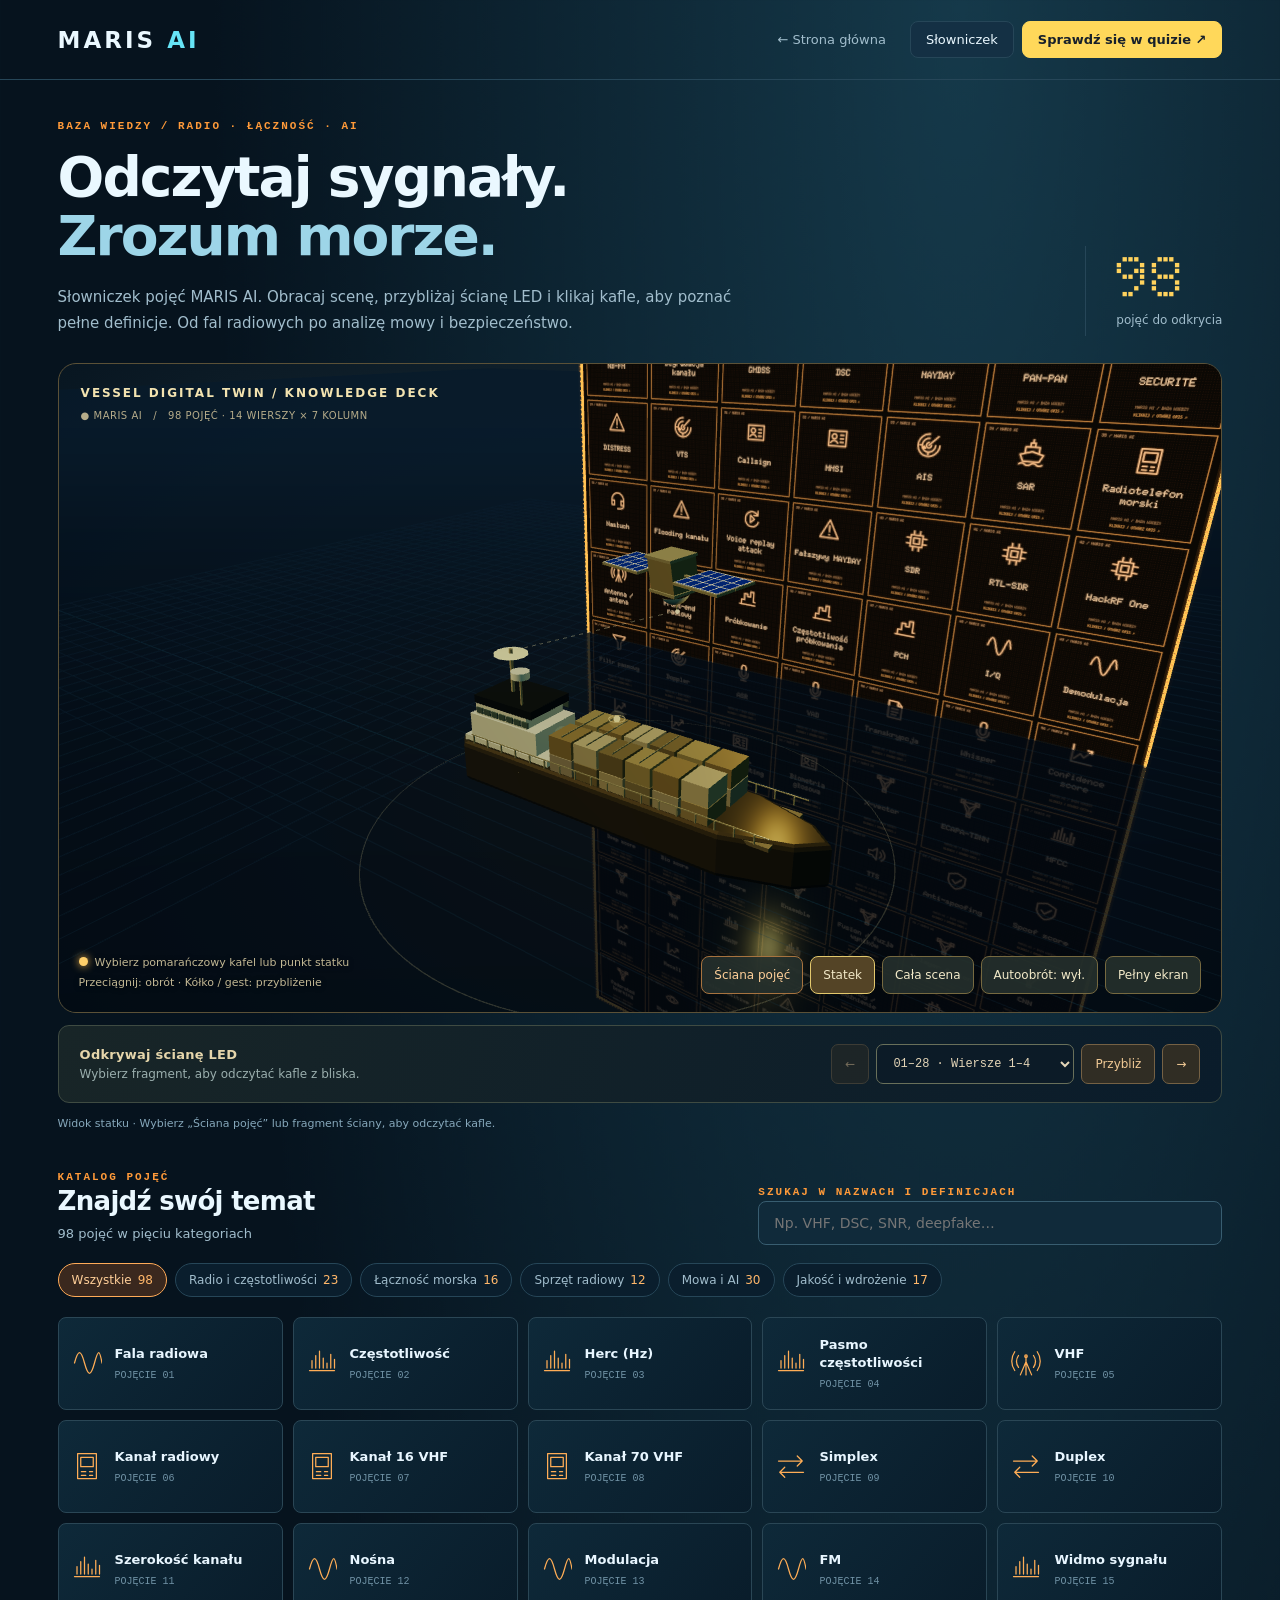
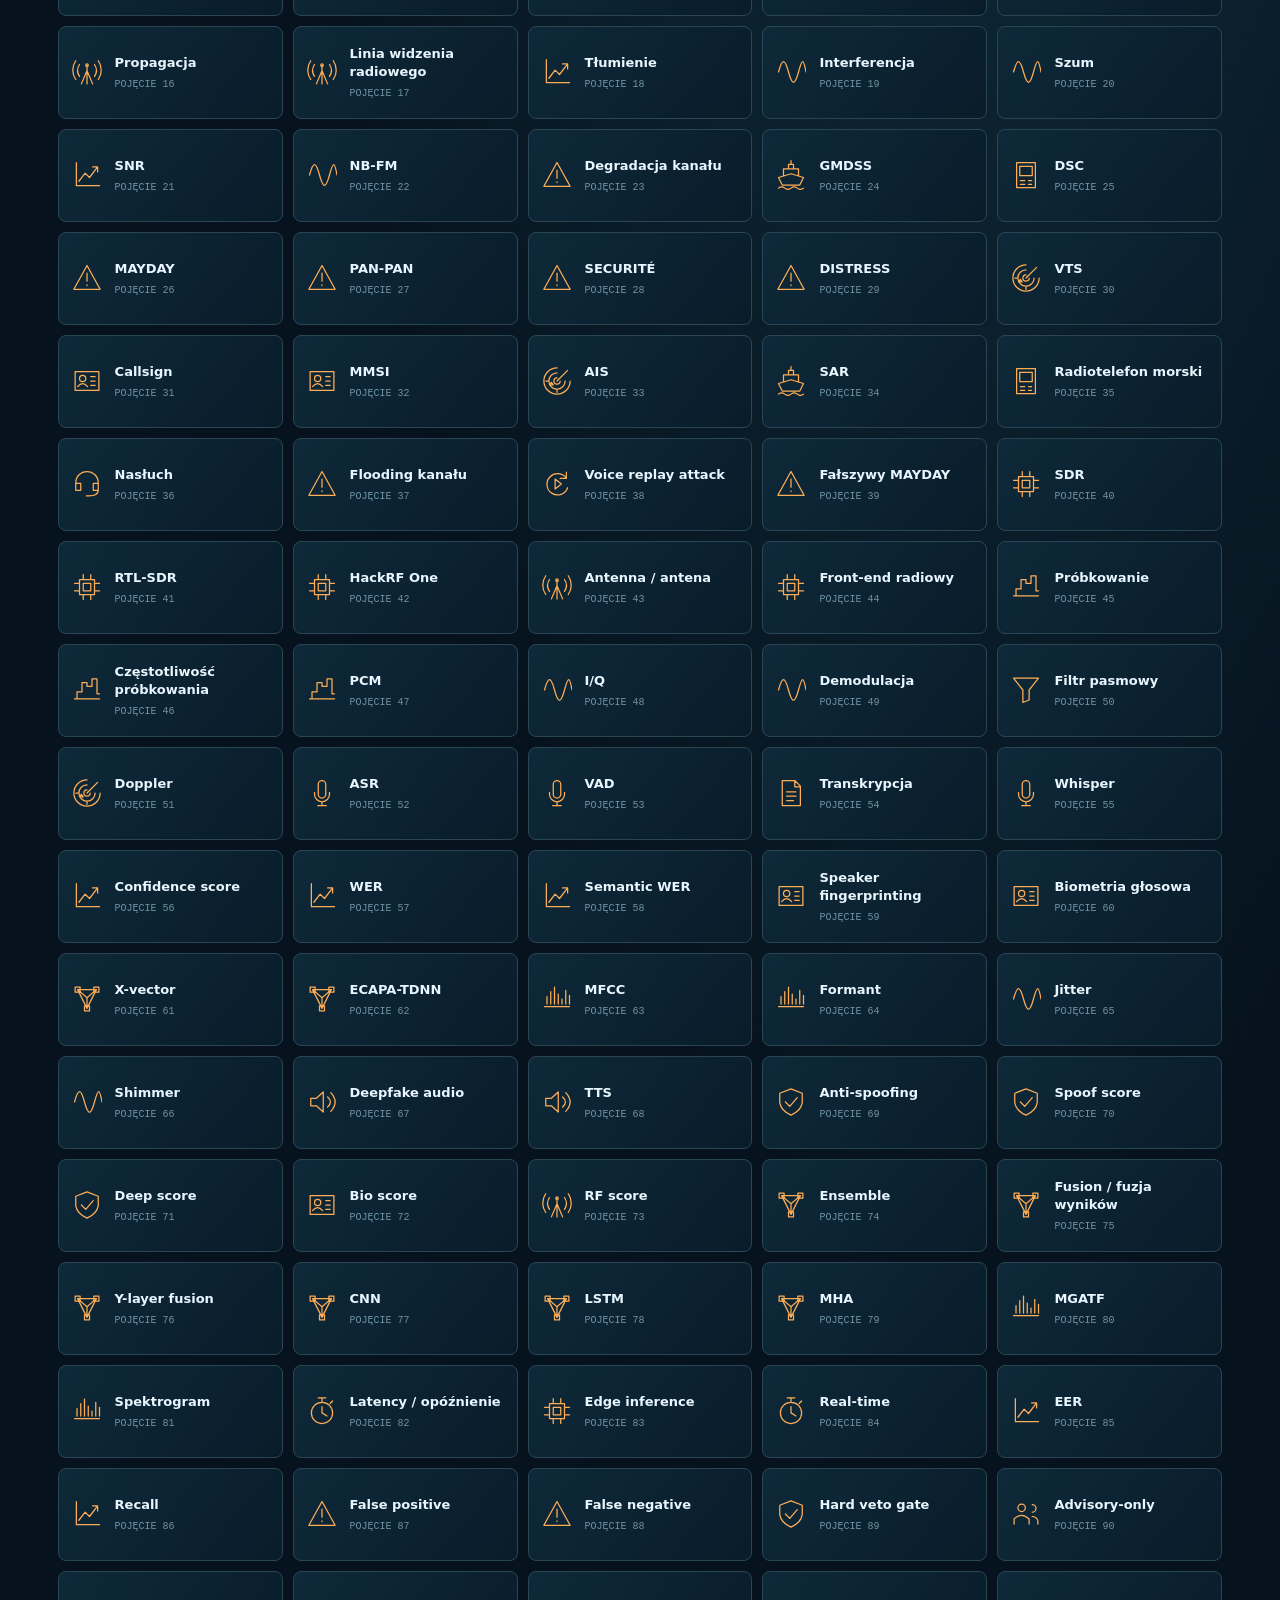
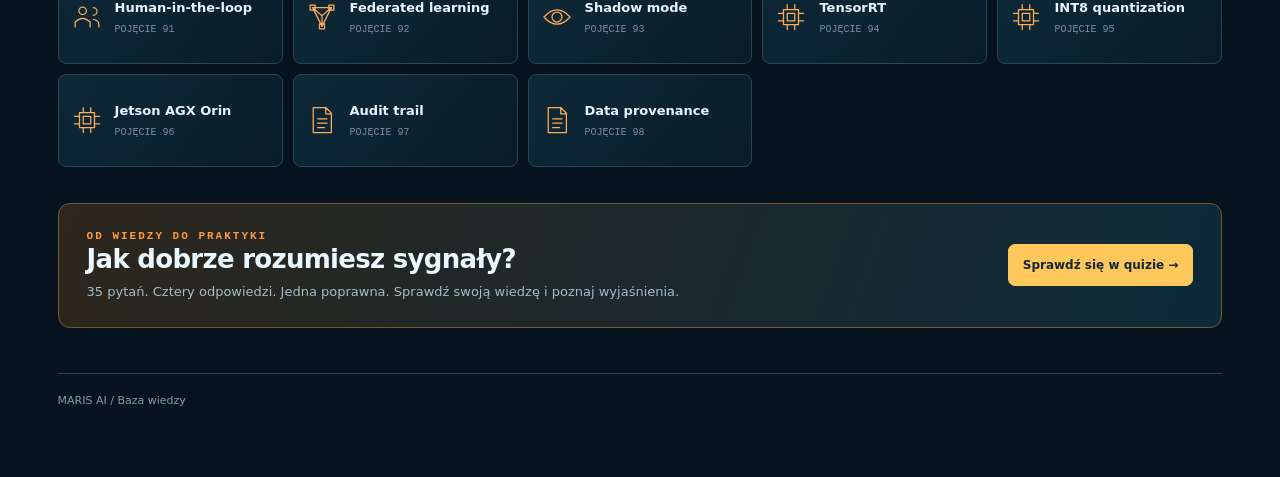
==== bazaWiedzy/slowniczek.html @ 082dc337 "Add files via upload" ====
<!doctype html>
<html lang="pl"><head><meta charset="utf-8"><meta name="viewport" content="width=device-width,initial-scale=1"><title>Słowniczek 3D | MARIS AI</title><meta name="description" content="98 pojęć o radiu, łączności morskiej i AI. Interaktywny statek 3D, ściana LED, pełne definicje i quiz."><link rel="stylesheet" href="wiedza.css"><link rel="stylesheet" href="scena-slowniczka.css"><script defer src="../skryptymariswww.js"></script></head>
<body data-page="glossary"><a class="skip" href="#catalog">Przejdź do listy pojęć</a>
<header><a class="brand" href="../index.html" aria-label="MARIS AI — strona główna">MARIS<span> AI</span></a><nav aria-label="Nawigacja główna"><a class="nav-link" href="../index.html">← Strona główna</a><a class="nav-link" href="slowniczek.html" aria-current="page">Słowniczek</a><a class="nav-link cta" href="quiz.html">Sprawdź się w quizie ↗</a></nav></header>
<main><section class="hero"><div><div class="eyebrow">Baza wiedzy / Radio · Łączność · AI</div><h1>Odczytaj sygnały.<br><span>Zrozum morze.</span></h1><p>Słowniczek pojęć MARIS AI. Obracaj scenę, przybliżaj ścianę LED i klikaj kafle, aby poznać pełne definicje. Od fal radiowych po analizę mowy i bezpieczeństwo.</p></div><div class="hero-stat"><b>98</b><span>pojęć do odkrycia</span></div></section>
<section class="scene-shell home-derived-scene" id="knowledge-viewer" aria-label="Statek i pomarańczowa ściana LED w scenie 3D">
 <div id="knowledge-scene" class="scene-mount"></div>
 <div class="home-scene-hud"><b>VESSEL DIGITAL TWIN / KNOWLEDGE DECK</b><small>● MARIS AI &nbsp; / &nbsp; 98 POJĘĆ · 14 WIERSZY × 7 KOLUMN</small></div>
 <div class="scene-tooltip" id="term-tooltip"></div>
 <div class="home-scene-bottom"><div class="home-scene-legend"><div><i></i>Wybierz pomarańczowy kafel lub punkt statku</div><div>Przeciągnij: obrót · Kółko / gest: przybliżenie</div></div><div class="scene-tools"><button class="btn wall-view" id="view-wall" type="button" aria-pressed="false">Ściana pojęć</button><button class="btn" id="view-ship" type="button" aria-pressed="true">Statek</button><button class="btn" id="view-overview" type="button" aria-pressed="false">Cała scena</button><button class="btn" id="view-rotate" type="button" aria-pressed="false">Autoobrót: wył.</button><button class="btn" id="view-fullscreen" type="button">Pełny ekran</button></div></div>
</section>
<div class="wall-navigation" aria-label="Przybliżenie fragmentu ściany"><div><strong>Odkrywaj ścianę LED</strong><span>Wybierz fragment, aby odczytać kafle z bliska.</span></div><div class="wall-navigation-controls"><button class="btn" id="wall-section-prev" type="button" aria-label="Poprzedni fragment ściany">←</button><label for="wall-section" class="wall-section-label">Fragment ściany</label><select id="wall-section" aria-label="Fragment ściany"></select><button class="btn" id="wall-section-go" type="button">Przybliż</button><button class="btn" id="wall-section-next" type="button" aria-label="Następny fragment ściany">→</button></div></div>
<p class="scene-note" id="scene-status" role="status">Wybierz widok statku, całej ściany lub fragmentu z pojęciami.</p>
<section id="catalog" aria-labelledby="catalog-title"><div class="catalog-head"><div><div class="eyebrow">Katalog pojęć</div><h2 id="catalog-title">Znajdź swój temat</h2><p id="term-count" aria-live="polite">98 pojęć w pięciu kategoriach</p></div><label class="search"><span class="eyebrow">Szukaj w nazwach i definicjach</span><input id="term-search" type="search" placeholder="Np. VHF, DSC, SNR, deepfake…" autocomplete="off"></label></div><div class="filters" id="topic-filters" aria-label="Kategorie"></div><div class="term-list" id="term-list"></div><p class="empty" id="no-terms" hidden>Brak pasujących pojęć. Zmień wyszukiwanie lub wybierz wszystkie kategorie.</p></section>
<section class="quiz-promo"><div><div class="eyebrow">Od wiedzy do praktyki</div><h2>Jak dobrze rozumiesz sygnały?</h2><p>35 pytań. Cztery odpowiedzi. Jedna poprawna. Sprawdź swoją wiedzę i poznaj wyjaśnienia.</p></div><a class="btn primary" href="quiz.html">Sprawdź się w quizie →</a></section>
<footer><span>MARIS AI / Baza wiedzy</span></footer>
<noscript><p>Włącz JavaScript, aby korzystać ze sceny 3D, wyszukiwarki i definicji.</p></noscript></main>
<dialog id="term-dialog" class="term-dialog led-dialog plugin-dialog" aria-labelledby="term-title">
 <button class="dialog-close" id="term-close" type="button" aria-label="Zamknij opis pojęcia" autofocus>×</button>
 <div class="plugin-dialog-header"><span id="term-icon" class="plugin-icon" aria-hidden="true"></span><div><div class="dialog-kicker" id="term-category"></div><h2 id="term-title"></h2></div></div>
 <div class="plugin-dialog-layout"><div><button class="btn type-toggle" id="term-readable" type="button" aria-pressed="false">Czytelniejszy tekst</button><div class="plugin-copy"><p id="term-definition"></p></div></div><figure class="plugin-figure"><img id="term-image" width="1536" height="1024" alt=""><figcaption id="term-image-caption"></figcaption></figure></div>
 <div class="dialog-nav"><button class="btn" id="term-prev" type="button">← Poprzednie</button><span id="term-position"></span><button class="btn" id="term-next" type="button">Następne →</button></div>
</dialog>
</body></html>
---- bazaWiedzy/wiedza.css ----
@font-face{font-family:Doto;src:url('../grafiki/Doto.ttf') format('truetype');font-style:normal;font-weight:100 900;font-display:swap}
:root{color-scheme:dark;--bg:#06131e;--line:#264658;--ink:#eaf8ff;--muted:#a1bdcc;--orange:#ff9a39;--cyan:#66e4f6;font-family:Inter,ui-sans-serif,system-ui,Arial,sans-serif;color:var(--ink);background:var(--bg)}
*{box-sizing:border-box}body{margin:0;background:radial-gradient(ellipse at 75% 0%,#15394a 0,transparent 55%),var(--bg)}a{color:inherit;text-decoration:none}button,input,select{font:inherit}button,a,input,select{touch-action:manipulation;outline-offset:5px}button{cursor:pointer}button:disabled{opacity:.45;cursor:default}button:focus-visible,a:focus-visible,input:focus-visible{outline:2px solid #fff3a2}header{display:flex;align-items:center;justify-content:space-between;gap:20px;padding:21px 4.5%;border-bottom:1px solid var(--line)}.brand{font-size:23px;font-weight:900;letter-spacing:3px;white-space:nowrap}.brand span{color:var(--cyan)}nav{display:flex;gap:8px;flex-wrap:wrap}.nav-link{padding:10px 15px;color:var(--muted);font-size:13px;border:1px solid transparent;border-radius:8px}.nav-link:hover,.nav-link[aria-current]{color:var(--ink);border-color:var(--line);background:#143044}.nav-link.cta{background:#ffd85a;color:#17202b;font-weight:700;border-color:#ffd85a}main{max-width:1580px;margin:auto;padding:38px 4.5% 70px}.eyebrow{font:700 11px/1.5 ui-monospace,monospace;letter-spacing:2px;text-transform:uppercase;color:var(--orange)}h1{font-size:clamp(32px,4.3vw,58px);line-height:1.08;letter-spacing:-2px;margin:13px 0 19px;font-weight:760}h1 span{color:#9dd5e8}h2{font-size:26px;letter-spacing:-.7px}p{line-height:1.7;color:var(--muted)}.hero{display:flex;align-items:end;justify-content:space-between;gap:32px;margin-bottom:27px}.hero p{max-width:690px;font-size:15px;margin:0}.hero-stat{padding:0 0 8px 30px;border-left:1px solid var(--line);min-width:130px}.hero-stat b{display:block;font:700 58px/1.1 Doto,monospace;color:#ffd25d}.hero-stat span{font-size:12px;color:var(--muted)}
.scene-shell{position:relative;height:min(66vw,670px);min-height:460px;border:1px solid #7199ac;border-radius:16px;overflow:hidden;background:#b5deec;isolation:isolate}.scene-shell:fullscreen{width:100vw;height:100vh;border-radius:0}.scene-mount{position:absolute;inset:0;touch-action:none}.scene-mount canvas{width:100%;height:100%;display:block}.scene-hud{position:absolute;left:20px;top:18px;pointer-events:none;color:#183846;max-width:70%;font:700 10px/1.6 ui-monospace,monospace;letter-spacing:1px}.scene-hud b{display:block;font-size:12px}.scene-badge{position:absolute;right:18px;top:18px;background:#061824d9;color:#ffcb73;border:1px solid #ffb5557a;border-radius:5px;padding:7px 10px;font-size:10px;letter-spacing:1px;pointer-events:none}.scene-bottom{position:absolute;bottom:15px;left:16px;right:16px;display:flex;justify-content:space-between;align-items:end;gap:10px;pointer-events:none}.scene-hint{color:#143442;background:#d8f2f3d9;border:1px solid #fff8;border-radius:7px;font-size:11px;line-height:1.6;padding:9px 12px;max-width:340px}.scene-tools{display:flex;flex-wrap:wrap;gap:7px;justify-content:end;pointer-events:auto}.btn{display:inline-flex;align-items:center;justify-content:center;gap:8px;border:1px solid #466778;background:#0a283ce8;color:#ecf9ff;padding:11px 14px;border-radius:7px;font-size:12px;min-height:42px}.btn:hover{background:#174860;border-color:#9dd5e8}.btn.primary{background:#ffc85b;border-color:#ffc85b;color:#152532;font-weight:750}.btn svg{width:18px;height:18px}.scene-tooltip{display:none;position:absolute;z-index:5;pointer-events:none;padding:8px 12px;border:1px solid #ffb653;border-radius:5px;background:#031321f2;color:#fff4de;font-size:13px;max-width:250px}.scene-error{position:absolute;inset:0;display:grid;place-content:center;padding:30px;text-align:center;background:#0d2c40;color:#fff}.scene-error p{max-width:450px}.scene-note{font-size:11px;margin:11px 0 35px;color:#86a8bb}
.catalog-head{display:flex;align-items:end;justify-content:space-between;gap:22px;margin:25px 0 18px}.catalog-head h2{margin:0}.catalog-head p{font-size:13px;margin:7px 0 0}.search{min-width:280px;max-width:100%}.search input{width:100%;background:#102a3a;border:1px solid #385d70;border-radius:8px;color:#f5fcff;padding:13px 15px;font-size:14px}.filters{display:flex;gap:8px;flex-wrap:wrap;margin-bottom:20px}.filter{border:1px solid var(--line);border-radius:30px;background:#0a1e2d;color:var(--muted);font-size:12px;padding:9px 13px}.filter span{margin-left:6px;color:#ffb76a}.filter[aria-pressed=true]{border-color:#ffab58;color:#ffcf99;background:#3a281e}.term-list{display:grid;grid-template-columns:repeat(5,minmax(0,1fr));gap:10px}.term-card{position:relative;display:flex;gap:13px;align-items:center;min-height:93px;text-align:left;padding:16px 13px;color:#e8f6ff;border:1px solid #2a4655;border-radius:8px;background:linear-gradient(130deg,#0e2939,#091c2a);transition:background .18s,border-color .18s}.term-card:hover{background:#16384a;border-color:#ffa856}.term-card .icon{color:#ffad56;width:30px;height:30px;flex-shrink:0}.term-card strong{display:block;font-size:13px;font-weight:650;line-height:1.4;overflow-wrap:anywhere}.term-card small{color:#7092a5;font:10px ui-monospace,monospace;display:block;margin-top:7px}.empty{padding:30px;border:1px dashed #38566b;text-align:center;color:var(--muted)}[hidden]{display:none!important}.quiz-promo{margin-top:36px;padding:24px 28px;border:1px solid #775634;background:linear-gradient(110deg,#2d271d,#0c2939);border-radius:12px;display:flex;align-items:center;justify-content:space-between;gap:25px}.quiz-promo h2{margin:0 0 7px}.quiz-promo p{margin:0;font-size:13px}footer{border-top:1px solid var(--line);margin-top:45px;padding-top:20px;font-size:11px;color:#7d9daf;display:flex;gap:20px;justify-content:space-between}footer a{color:#b2d5e5}
.term-dialog{width:min(1080px,94vw);max-height:90vh;padding:0;background:#020810;color:#65bdff;border:2px solid #ff9f3f;border-radius:15px;box-shadow:0 0 9px #ff8e37,0 0 42px #ff8e3744;overflow:auto}.term-dialog::backdrop{background:#010a18c9;backdrop-filter:blur(8px)}.dialog-head{position:sticky;z-index:2;top:0;display:flex;justify-content:space-between;gap:20px;padding:18px 24px;background:#030d18f5;border-bottom:1px solid #c2753844;align-items:center}.dialog-head small{font-size:10px;letter-spacing:1px;color:#ffa95c}.dialog-head h2{font:850 clamp(23px,3vw,36px)/1.15 Doto,monospace;color:#69c7ff;text-shadow:0 0 9px #159fff;margin:7px 0 0;overflow-wrap:anywhere}.close{border:1px solid #56708d;border-radius:50%;width:38px;height:38px;background:#142333;color:#e4f4ff;font-size:24px;flex-shrink:0}.dialog-body{display:grid;grid-template-columns:1fr 1fr;gap:32px;padding:27px}.term-description{font:850 20px/1.65 Doto,ui-monospace,monospace;white-space:pre-line;color:#72c6ff;text-shadow:0 0 6px #168bce;margin:16px 0 22px;overflow-wrap:anywhere}.term-dialog.solid-type .term-description{font:400 17px/1.8 ui-sans-serif,system-ui,sans-serif;text-shadow:none}.term-dialog.solid-type h2{font-family:ui-sans-serif,system-ui,sans-serif;text-shadow:none}.dialog-icon{width:48px;height:48px;color:#73caff;filter:drop-shadow(0 0 5px #1752b3)}.image-ring{border:3px solid #263eae;border-radius:50%;padding:10px;box-shadow:0 0 11px #152b9b,0 0 38px #192d8b99,inset 0 0 17px #142478;aspect-ratio:1;display:grid;place-items:center;max-width:405px;margin:auto;background:#060c22}.image-ring img{display:block;width:100%;height:100%;aspect-ratio:1;object-fit:cover;border-radius:50%}.image-caption{font-size:11px;text-align:center;color:#789cc3;line-height:1.7;margin:13px 0}.source-note{font-size:11px;color:#7594b4;line-height:1.6;padding-top:16px;border-top:1px solid #17314b}.dialog-nav{display:flex;align-items:center;justify-content:space-between;gap:10px;padding:17px 25px;border-top:1px solid #183452}.dialog-nav span{font:12px ui-monospace,monospace;color:#9cb4d1}
.quiz-main{max-width:1120px}.quiz-topline{display:flex;align-items:center;justify-content:space-between;gap:15px;margin:25px 0 18px;padding:14px 18px;background:#102938;border:1px solid var(--line);border-radius:8px;font-size:13px;color:#b7d2df}.quiz-progress{width:170px;height:5px;border-radius:3px;overflow:hidden;background:#284453}.quiz-progress span{display:block;width:0;height:100%;background:#ffc863;transition:width .2s}.quiz-field{min-width:0;margin:0 0 20px;padding:21px 24px 25px;background:linear-gradient(135deg,#102a3a,#091d2b);border:1px solid #2e4d5e;border-radius:10px}.quiz-field legend{float:left;width:100%;font-size:17px;line-height:1.55;font-weight:650;color:#eef9ff;margin-bottom:16px}.question-number{font:700 13px ui-monospace,monospace;color:#ffc76a;display:block;margin-bottom:8px}.options{clear:both;display:grid;gap:8px}.option{display:flex;align-items:start;gap:12px;cursor:pointer;padding:12px 13px;border:1px solid #2c4658;border-radius:7px;background:#081e2c;color:#c5d9e5;font-size:14px;line-height:1.55}.option:hover{background:#17394b}.option:has(input:checked){border-color:#5bb8d4;background:#174157;color:#f6fcff}.option input{margin:4px 0 0;accent-color:#67d9ee;flex-shrink:0}.option .letter{font:700 12px ui-monospace,monospace;border-radius:4px;background:#1b3b50;padding:3px 5px;color:#93c4db}.option.correct{border-color:#4fc59e;background:#123d35;color:#d7ffec}.option.wrong{border-color:#dc887f;background:#432b32;color:#ffe1dd}.answer-note{margin:15px 0 0;padding:12px 14px;border-left:2px solid #dfab57;background:#091925;font-size:13px;line-height:1.7;color:#c7dce9}.answer-note a{display:inline-block;color:#7dd5ed;text-decoration:underline;margin-top:7px}.quiz-actions{display:flex;justify-content:space-between;gap:15px;flex-wrap:wrap;padding:13px 0}.result{scroll-margin-top:25px;border:1px solid #e1b961;border-radius:12px;background:linear-gradient(130deg,#153849,#342d19);padding:28px;margin:20px 0}.result strong{display:block;font:800 58px Doto,monospace;color:#ffda77}.result h2{font-size:19px;margin:0 0 5px}.result p{margin:12px 0 0}.quiz-help{font-size:12px;color:#87aabd}.skip{position:absolute;left:10px;top:-80px;z-index:9;background:#fff;color:#000;padding:12px}.skip:focus{top:10px}
@media(min-width:1500px){.term-list{grid-template-columns:repeat(6,minmax(0,1fr))}}@media(max-width:1100px){.term-list{grid-template-columns:repeat(4,minmax(0,1fr))}.scene-hint{max-width:240px}.scene-shell{height:600px}}@media(max-width:800px){.hero-stat{display:none}header{padding:15px 4%;gap:10px;flex-wrap:wrap}.brand{font-size:20px}main{padding:28px 4% 45px}.scene-shell{height:510px;min-height:420px}.term-list{grid-template-columns:repeat(3,minmax(0,1fr))}.dialog-body{grid-template-columns:1fr}.image-ring{max-width:320px}.dialog-body figure{grid-row:2;margin:0}.scene-hint{display:none}.scene-bottom{justify-content:end}.scene-badge{display:none}.catalog-head{align-items:start;flex-direction:column}.search{width:100%}.quiz-promo{align-items:start;flex-direction:column}.dialog-head{padding:15px}.dialog-body{padding:20px}.term-description{font-size:19px}.quiz-field{padding:18px}.quiz-field legend{font-size:16px}}@media(max-width:500px){.nav-link{font-size:11px;padding:9px 10px}.term-list{grid-template-columns:repeat(2,minmax(0,1fr))}.term-card{padding:12px 10px;gap:8px}.term-card .icon{width:24px}.term-card strong{font-size:12px}.scene-shell{height:460px}.scene-tools .btn{padding:8px 10px;font-size:11px}.scene-hud{left:13px;top:12px}.hero p{font-size:14px}.filters{gap:6px}.filter{font-size:11px;padding:8px 10px}.quiz-progress{width:85px}.quiz-topline{padding:12px}.dialog-nav{padding:14px}.dialog-nav .btn{font-size:11px;padding:9px}.dialog-head h2{font-size:24px}footer{flex-direction:column;gap:8px}}@media(prefers-reduced-motion:reduce){*{scroll-behavior:auto!important;transition:none!important}}
---- bazaWiedzy/scena-slowniczka.css ----
/* Scene and dialogs copied from the approved home-page styling.
   These selectors affect only the glossary scene and its term dialog. */
body[data-page="glossary"] .home-derived-scene{height:650px;min-height:0;border:1px solid #5b5137;border-radius:18px;background:radial-gradient(ellipse at 50% 65%,#303226 0%,#162833 43%,#081621 100%);overflow:hidden}
body[data-page="glossary"] .home-derived-scene:fullscreen{width:100vw;height:100dvh;border-radius:0}
body[data-page="glossary"] .home-scene-hud{position:absolute;left:22px;top:20px;pointer-events:none;max-width:88%}
body[data-page="glossary"] .home-scene-hud b{display:block;font-size:12px;letter-spacing:2px;line-height:1.5;color:#f3e3b0}
body[data-page="glossary"] .home-scene-hud small{display:block;color:#b6ac8a;margin-top:8px;font-size:10px;letter-spacing:.5px}
body[data-page="glossary"] .home-scene-bottom{position:absolute;bottom:18px;left:20px;right:20px;display:flex;justify-content:space-between;align-items:end;gap:22px;pointer-events:none}
body[data-page="glossary"] .home-scene-legend{font-size:11px;color:#c1b793;line-height:1.9;max-width:40%;text-shadow:0 1px 5px #020b12}
body[data-page="glossary"] .home-scene-legend i{display:inline-block;width:9px;height:9px;background:#ffcf6a;border-radius:50%;box-shadow:0 0 9px #ffbe52;margin-right:7px}
body[data-page="glossary"] .home-derived-scene .scene-tools{gap:7px;max-width:63%;pointer-events:auto}
body[data-page="glossary"] .home-derived-scene .btn{background:#25302de8;color:#f2e9c8;border:1px solid #766940;padding:10px 12px;border-radius:8px;font-size:12px;min-height:38px}
body[data-page="glossary"] .home-derived-scene .btn:hover,body[data-page="glossary"] .home-derived-scene .btn[aria-pressed="true"]{background:#544426;border-color:#e3c86d}
body[data-page="glossary"] .home-derived-scene .wall-view{border-color:#a7733f;color:#ffd099}
body[data-page="glossary"] .scene-tooltip{border-color:#c99251;color:#ffdeb2;background:#0d141bf2}
body[data-page="glossary"] .wall-navigation{display:flex;justify-content:space-between;align-items:center;gap:18px;padding:18px 21px;background:linear-gradient(110deg,#182527,#0a1c2b);border:1px solid #3f4b42;border-radius:11px;margin-top:12px}
body[data-page="glossary"] .wall-navigation strong{font-size:13px;color:#e6d6ab;display:block;letter-spacing:.25px}
body[data-page="glossary"] .wall-navigation span{font-size:12px;color:#9aaead;display:block;margin-top:5px}
body[data-page="glossary"] .wall-navigation-controls{display:flex;gap:7px;align-items:center;flex-wrap:wrap}
body[data-page="glossary"] .wall-navigation .btn{border-color:#756144;color:#f0c995;background:#302d24;min-height:40px;padding:9px 13px}
body[data-page="glossary"] .wall-navigation select{background:#0c1b27;border:1px solid #69705a;color:#e4d5b7;border-radius:7px;padding:10px 12px;font:12px ui-monospace,monospace;min-height:40px;max-width:100%;cursor:pointer}
body[data-page="glossary"] .wall-section-label{position:absolute;width:1px;height:1px;padding:0;margin:-1px;overflow:hidden;clip-path:inset(50%);white-space:nowrap}
body[data-page="glossary"] .scene-note{margin-top:12px}
body[data-page="glossary"]:has(dialog[open]){overflow:hidden}
body[data-page="glossary"] .term-dialog.plugin-dialog{color:#84c9ff;background:#070502;border:2px solid #ffac61;border-radius:12px;padding:30px;max-width:1050px;width:calc(100% - 32px);max-height:86dvh;overflow:auto;box-shadow:0 0 22px #ff9c3960,inset 0 0 35px #3d240a1f}
body[data-page="glossary"] .term-dialog::backdrop{background:#020711cf;backdrop-filter:blur(5px)}
body[data-page="glossary"] .plugin-dialog .dialog-close{position:absolute;right:14px;top:14px;min-width:44px;min-height:44px;font-size:22px;color:#ffdeb3;background:#271b0c;border:1px solid #ac7c42;border-radius:9px}
body[data-page="glossary"] .plugin-dialog-header{display:flex;align-items:center;gap:15px;padding-right:40px}
body[data-page="glossary"] .plugin-dialog .dialog-kicker{color:#ffb971;font:700 11px ui-monospace,monospace;letter-spacing:1.6px;line-height:1.6}
body[data-page="glossary"] .plugin-dialog h2{font:800 clamp(23px,3.8vw,34px)/1.2 Doto,ui-monospace,monospace;letter-spacing:0;color:#8cd5ff;text-shadow:0 0 9px #2ca9ff70;margin:10px 0 8px;overflow-wrap:anywhere}
body[data-page="glossary"] .plugin-dialog .plugin-icon{display:block;width:55px;height:55px;flex-shrink:0;color:#ffca8d;filter:drop-shadow(0 0 5px #ffad5055)}
body[data-page="glossary"] .plugin-dialog .plugin-icon svg{display:block;width:100%;height:100%}
body[data-page="glossary"] .plugin-dialog-layout{display:grid;grid-template-columns:minmax(0,1.1fr) minmax(0,1fr);gap:24px;margin-top:20px;align-items:start}
body[data-page="glossary"] .plugin-copy p{font-family:Doto,ui-monospace,monospace;font-weight:800;color:#8fcdff;text-shadow:0 0 6px #168eff65;font-size:19px;line-height:1.75;letter-spacing:.01em;margin:0 0 18px;white-space:pre-line;overflow-wrap:anywhere}
body[data-page="glossary"] .plugin-dialog.solid-type .plugin-copy p{font-family:ui-monospace,monospace;font-weight:500;text-shadow:none;font-size:16px;letter-spacing:0;line-height:1.8}
body[data-page="glossary"] .plugin-dialog .plugin-figure{margin:0;position:sticky;top:0}
body[data-page="glossary"] .plugin-figure img{width:100%;height:auto;aspect-ratio:3/2;object-fit:cover;display:block;border:1px solid #a7793b;border-radius:8px;box-shadow:0 0 18px #d18f2525}
body[data-page="glossary"] .plugin-figure figcaption{font-size:11px;line-height:1.6;color:#a8a995;margin-top:10px}
body[data-page="glossary"] .plugin-dialog .type-toggle{margin-bottom:17px;font-size:11px;min-height:35px;padding:8px 11px}
body[data-page="glossary"] .plugin-dialog .source-note{font-family:ui-monospace,monospace;font-size:11px;line-height:1.6;margin:23px 0 0;border-top:1px solid #49371d;padding-top:15px;color:#8d9dad}
body[data-page="glossary"] .plugin-dialog .dialog-nav{padding:17px 0 0;border-top:none;margin-top:4px}
@media(min-width:1400px){body[data-page="glossary"] .home-derived-scene{height:700px}}
@media(max-width:1000px){body[data-page="glossary"] .home-derived-scene{height:570px}body[data-page="glossary"] .wall-navigation{align-items:start;flex-direction:column}body[data-page="glossary"] .home-scene-legend{font-size:10px;max-width:34%}body[data-page="glossary"] .home-derived-scene .scene-tools{max-width:66%}}
@media(max-width:600px){body[data-page="glossary"] .home-derived-scene{height:510px}body[data-page="glossary"] .home-scene-hud{left:13px;top:13px}body[data-page="glossary"] .home-scene-hud b{font-size:10px}body[data-page="glossary"] .home-scene-hud small{font-size:9px;max-width:90%;line-height:1.7}body[data-page="glossary"] .home-scene-bottom{left:12px;right:12px;gap:12px}body[data-page="glossary"] .home-scene-legend{max-width:36%;font-size:9px}body[data-page="glossary"] .home-derived-scene .scene-tools{max-width:63%;gap:5px}body[data-page="glossary"] .home-derived-scene .btn{font-size:10px;padding:8px;min-height:35px}body[data-page="glossary"] .wall-navigation{padding:15px}body[data-page="glossary"] .wall-navigation-controls{gap:5px}body[data-page="glossary"] .wall-navigation select{font-size:11px;padding:9px 7px}body[data-page="glossary"] .wall-navigation .btn{padding:9px;font-size:11px}body[data-page="glossary"] .term-dialog.plugin-dialog{padding:24px 18px}body[data-page="glossary"] .plugin-dialog-layout{grid-template-columns:1fr;gap:18px}body[data-page="glossary"] .plugin-dialog .plugin-figure{position:static;grid-row:1}body[data-page="glossary"] .plugin-copy p{font-size:18px}body[data-page="glossary"] .plugin-dialog-header{gap:10px}body[data-page="glossary"] .plugin-dialog .plugin-icon{width:36px;height:36px}}
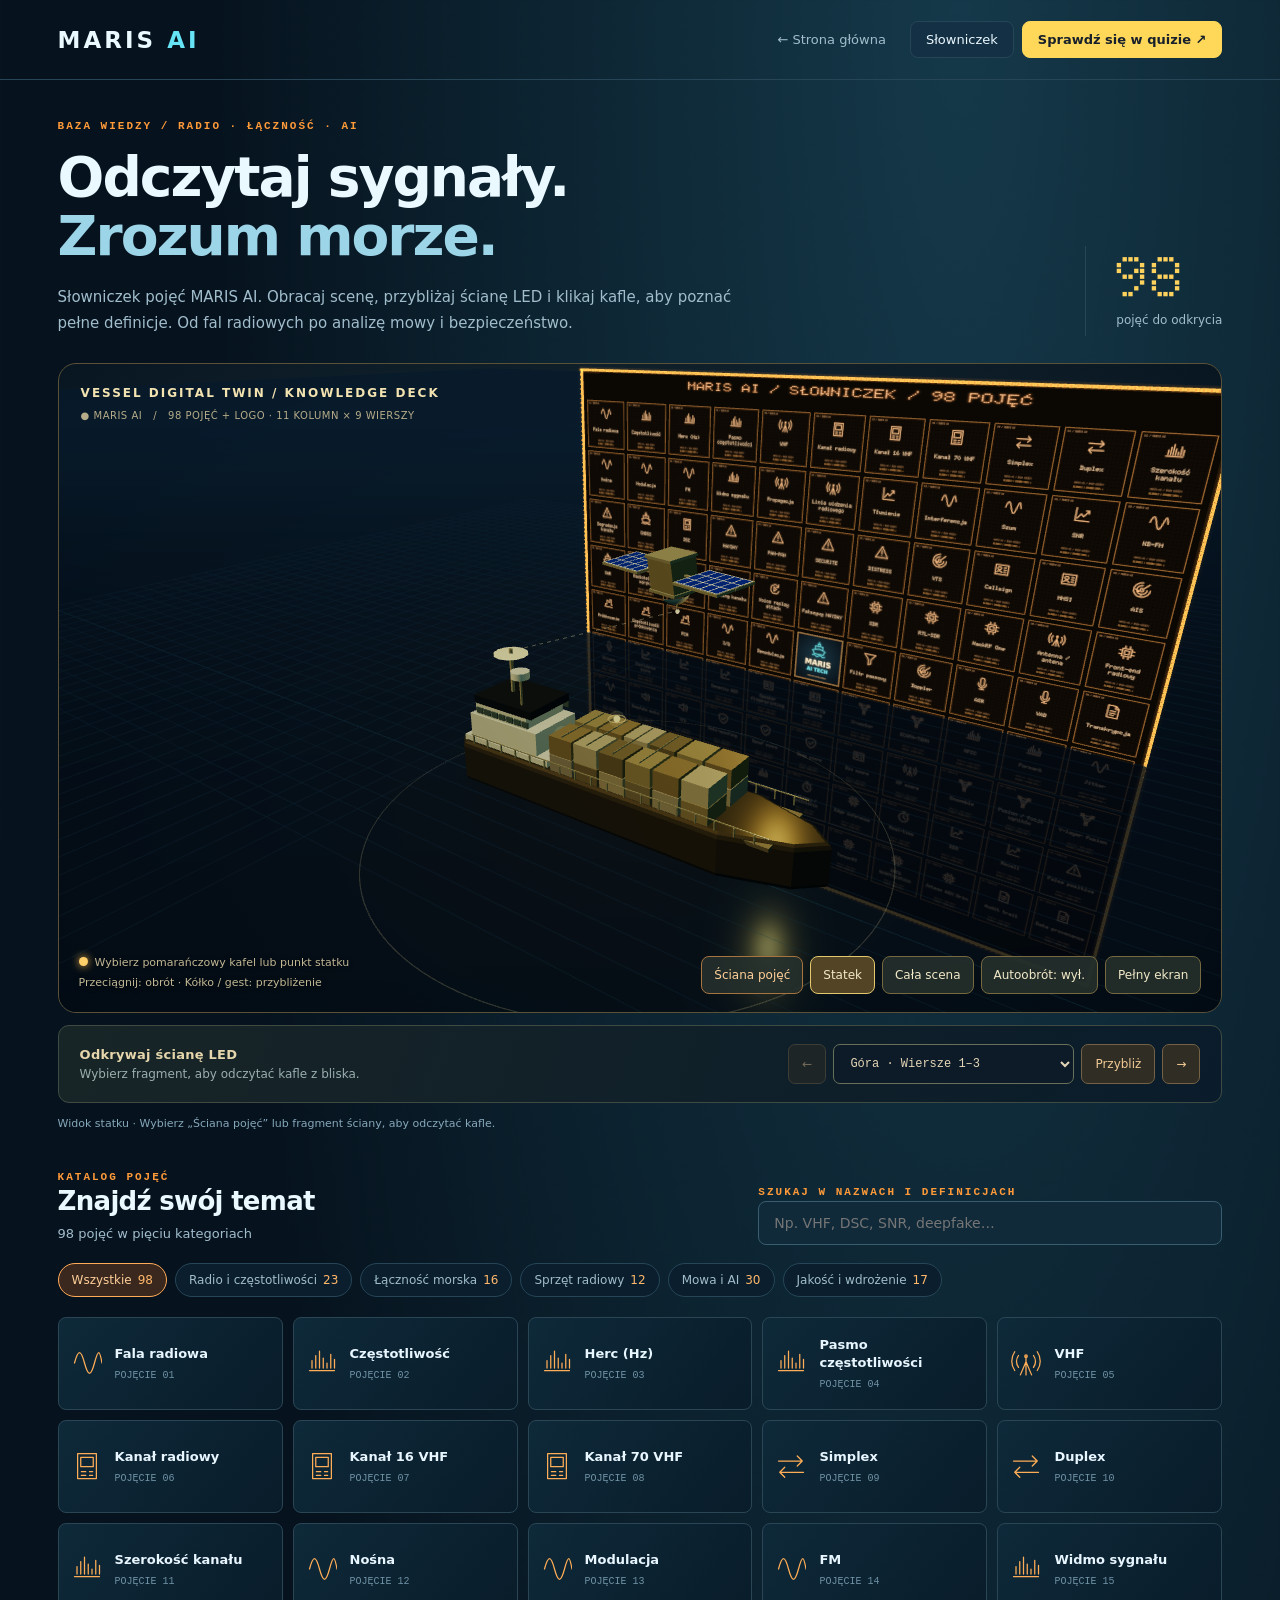
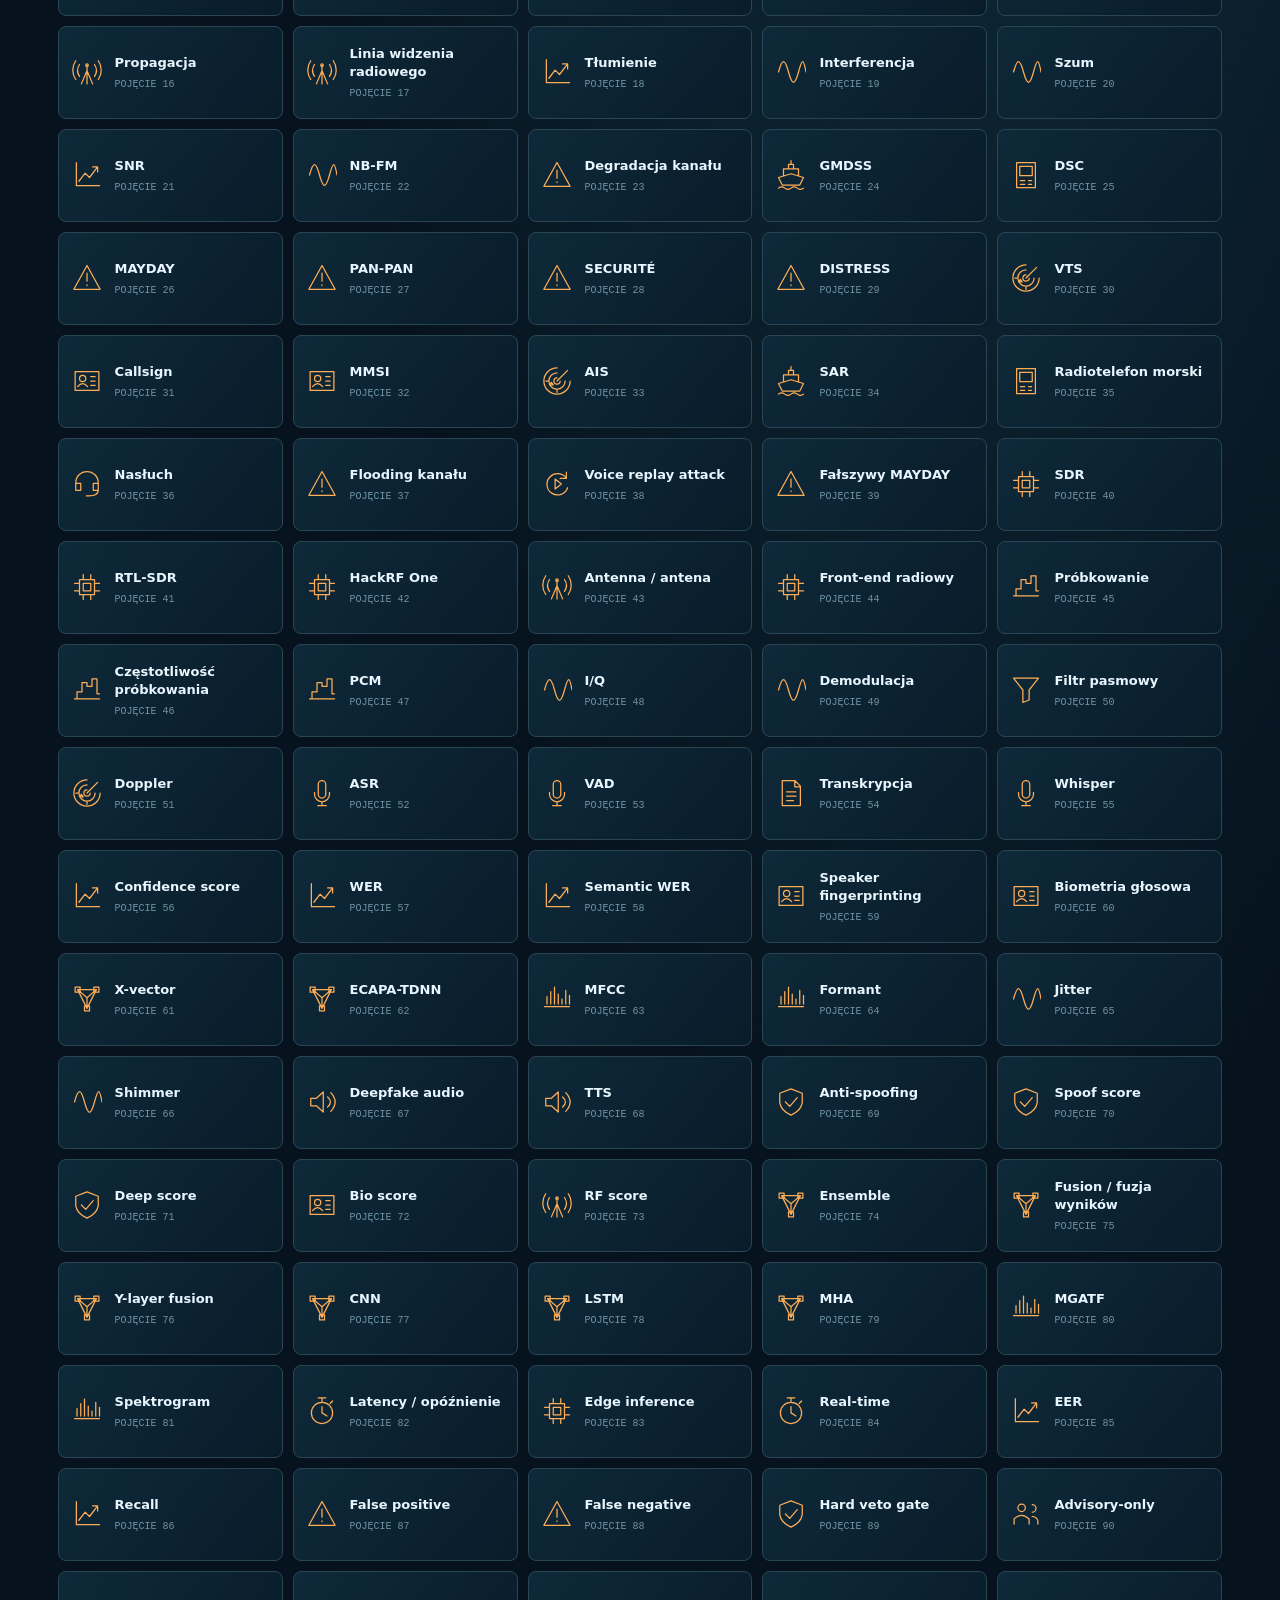
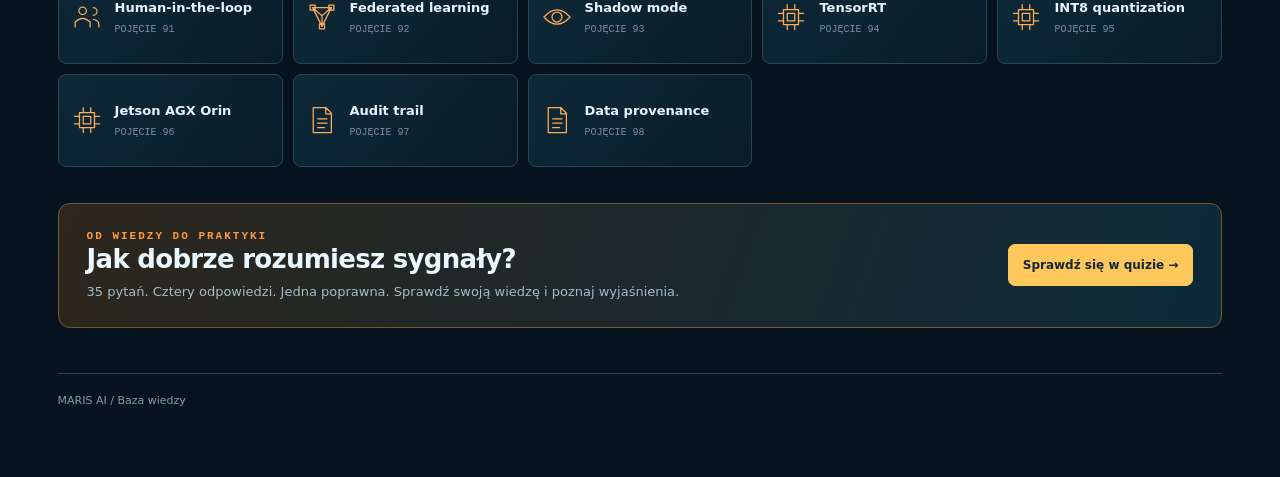
==== commit 68318819: "Add files via upload" ====
--- a/bazaWiedzy/slowniczek.html
+++ b/bazaWiedzy/slowniczek.html
@@ -5,7 +5,7 @@
 <main><section class="hero"><div><div class="eyebrow">Baza wiedzy / Radio · Łączność · AI</div><h1>Odczytaj sygnały.<br><span>Zrozum morze.</span></h1><p>Słowniczek pojęć MARIS AI. Obracaj scenę, przybliżaj ścianę LED i klikaj kafle, aby poznać pełne definicje. Od fal radiowych po analizę mowy i bezpieczeństwo.</p></div><div class="hero-stat"><b>98</b><span>pojęć do odkrycia</span></div></section>
 <section class="scene-shell home-derived-scene" id="knowledge-viewer" aria-label="Statek i pomarańczowa ściana LED w scenie 3D">
  <div id="knowledge-scene" class="scene-mount"></div>
- <div class="home-scene-hud"><b>VESSEL DIGITAL TWIN / KNOWLEDGE DECK</b><small>● MARIS AI &nbsp; / &nbsp; 98 POJĘĆ · 14 WIERSZY × 7 KOLUMN</small></div>
+ <div class="home-scene-hud"><b>VESSEL DIGITAL TWIN / KNOWLEDGE DECK</b><small>● MARIS AI &nbsp; / &nbsp; 98 POJĘĆ + LOGO · 11 KOLUMN × 9 WIERSZY</small></div>
  <div class="scene-tooltip" id="term-tooltip"></div>
  <div class="home-scene-bottom"><div class="home-scene-legend"><div><i></i>Wybierz pomarańczowy kafel lub punkt statku</div><div>Przeciągnij: obrót · Kółko / gest: przybliżenie</div></div><div class="scene-tools"><button class="btn wall-view" id="view-wall" type="button" aria-pressed="false">Ściana pojęć</button><button class="btn" id="view-ship" type="button" aria-pressed="true">Statek</button><button class="btn" id="view-overview" type="button" aria-pressed="false">Cała scena</button><button class="btn" id="view-rotate" type="button" aria-pressed="false">Autoobrót: wył.</button><button class="btn" id="view-fullscreen" type="button">Pełny ekran</button></div></div>
 </section>
